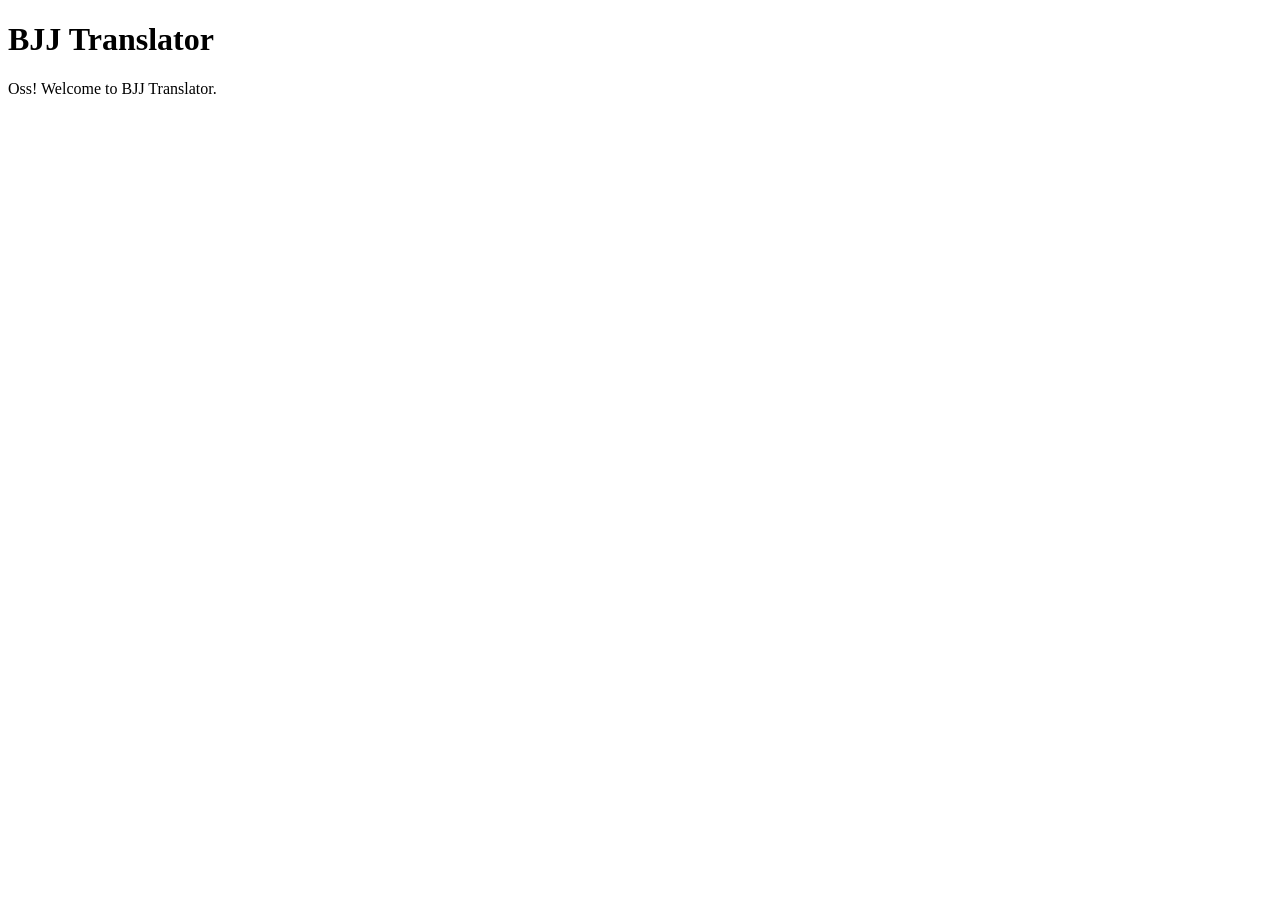
==== index.html @ 37e8357a "Initial commit: add homepage" ====
<!DOCTYPE html>
<html lang="en">
<head>
    <meta charset="UTF-8">
    <meta name="viewport" content="width=device-width, initial-scale=1.0">
    <title>BJJ Translator</title>
</head>
<body>
    <h1>BJJ Translator</h1>
    <p>Oss! Welcome to BJJ Translator.</p>
</body>
</html>
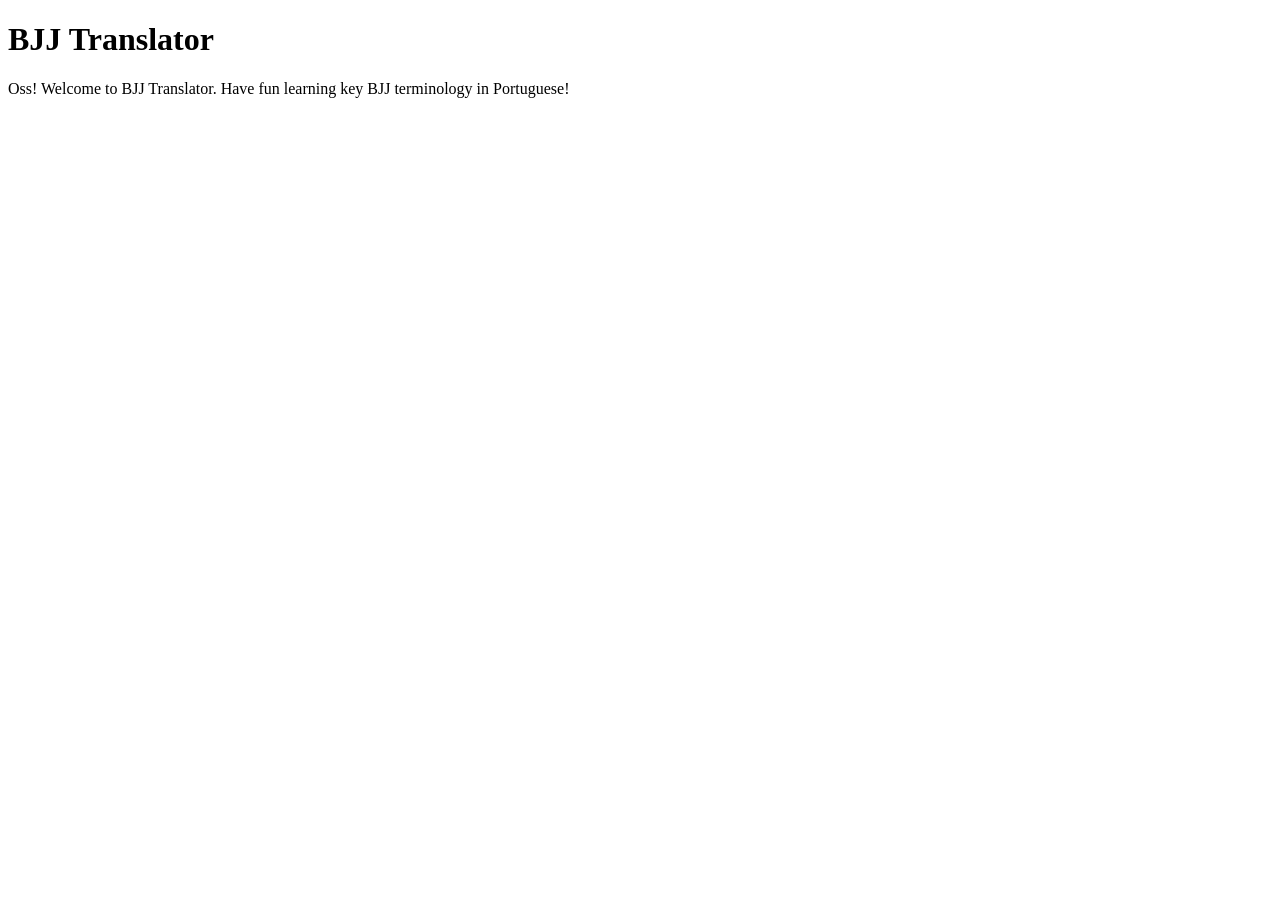
==== commit 10afbca3: "Update homepage text from second device" ====
--- a/index.html
+++ b/index.html
@@ -7,6 +7,6 @@
 </head>
 <body>
     <h1>BJJ Translator</h1>
-    <p>Oss! Welcome to BJJ Translator.</p>
+    <p>Oss! Welcome to BJJ Translator. Have fun learning key BJJ terminology in Portuguese!</p>
 </body>
 </html>
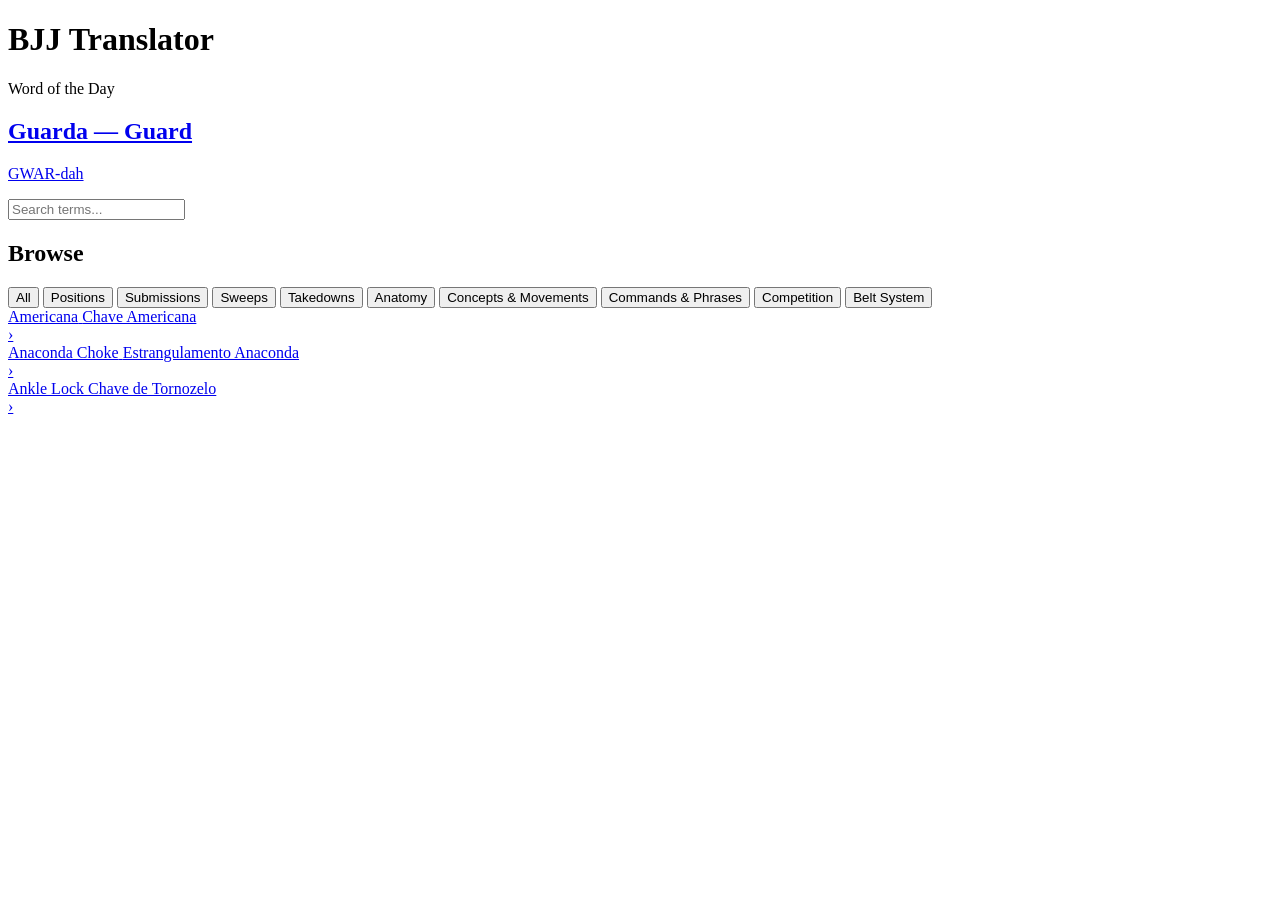
==== commit 150ec963: "Build homepage HTML structure" ====
--- a/index.html
+++ b/index.html
@@ -6,7 +6,58 @@
     <title>BJJ Translator</title>
 </head>
 <body>
-    <h1>BJJ Translator</h1>
-    <p>Oss! Welcome to BJJ Translator. Have fun learning key BJJ terminology in Portuguese!</p>
+    <header>
+        <h1>BJJ Translator</h1>
+    </header>
+    <main>
+        <section class="word-of-the-day">
+            <p class="section-label">Word of the Day</p>
+            <a href="#" class="wotd-card">
+                <h2>Guarda — Guard</h2>
+                <p class="pronunciation">GWAR-dah</p>
+            </a>
+        </section>
+        <section class="search">
+            <input type="search" placeholder="Search terms...">
+        </section>
+        <section class="browse">
+            <h2>Browse</h2>
+            <div class="filter-chips">
+                <button class="chip active">All</button>
+                <button class="chip">Positions</button>
+                <button class="chip">Submissions</button>
+                <button class="chip">Sweeps</button>
+                <button class="chip">Takedowns</button>
+                <button class="chip">Anatomy</button>
+                <button class="chip">Concepts &amp; Movements</button>
+                <button class="chip">Commands &amp; Phrases</button>
+                <button class="chip">Competition</button>
+                <button class="chip">Belt System</button>
+            </div>
+            <div class="term-list">
+                <a href="#" class="term-card">
+                    <div class="term-info">
+                        <span class="term-english">Americana</span>
+                        <span class="term-portuguese">Chave Americana</span>
+                    </div>
+                    <span class="chevron">›</span>
+                </a>
+                <a href="#" class="term-card">
+                    <div class="term-info">
+                        <span class="term-english">Anaconda Choke</span>
+                        <span class="term-portuguese">Estrangulamento Anaconda</span>
+                    </div>
+                    <span class="chevron">›</span>
+                </a>
+                <a href="#" class="term-card">
+                    <div class="term-info">
+                        <span class="term-english">Ankle Lock</span>
+                        <span class="term-portuguese">Chave de Tornozelo</span>
+                    </div>
+                    <span class="chevron">›</span>
+                </a>
+            </div>
+        </section>
+    </main>
 </body>
 </html>
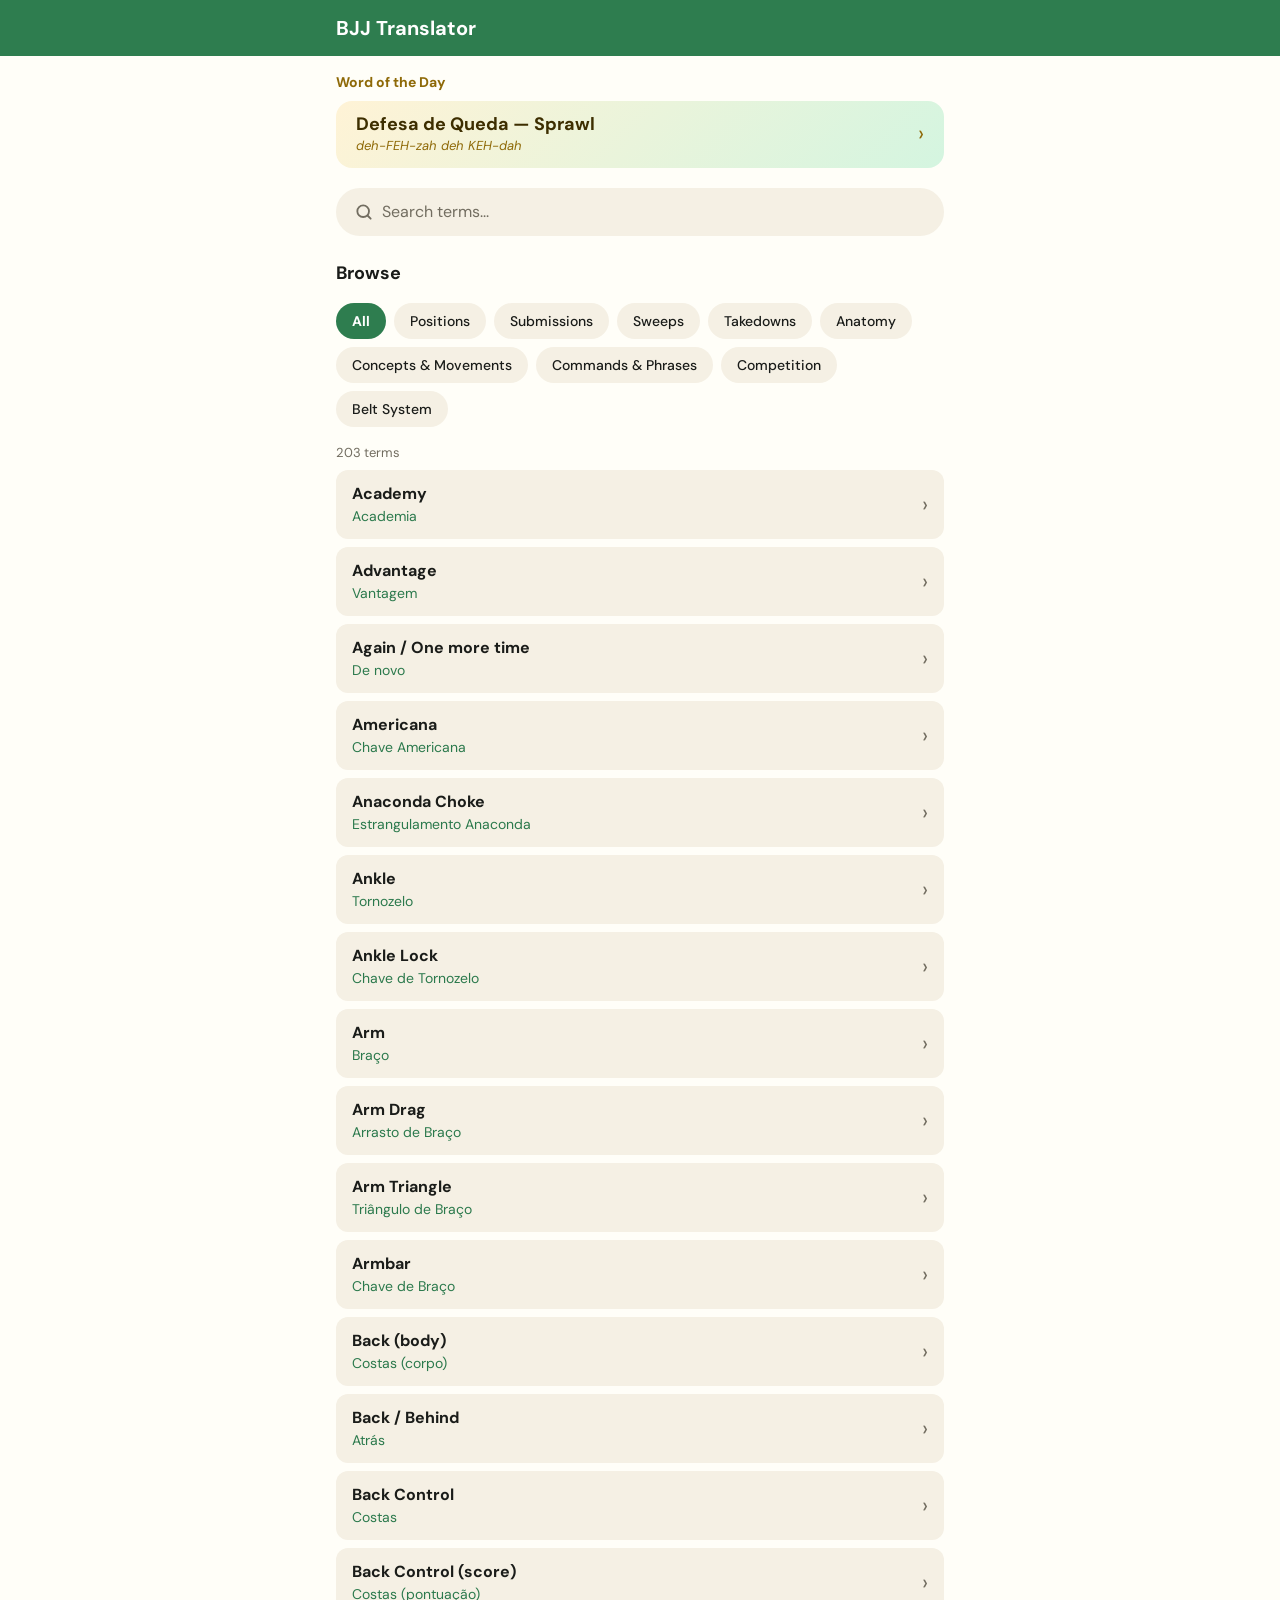
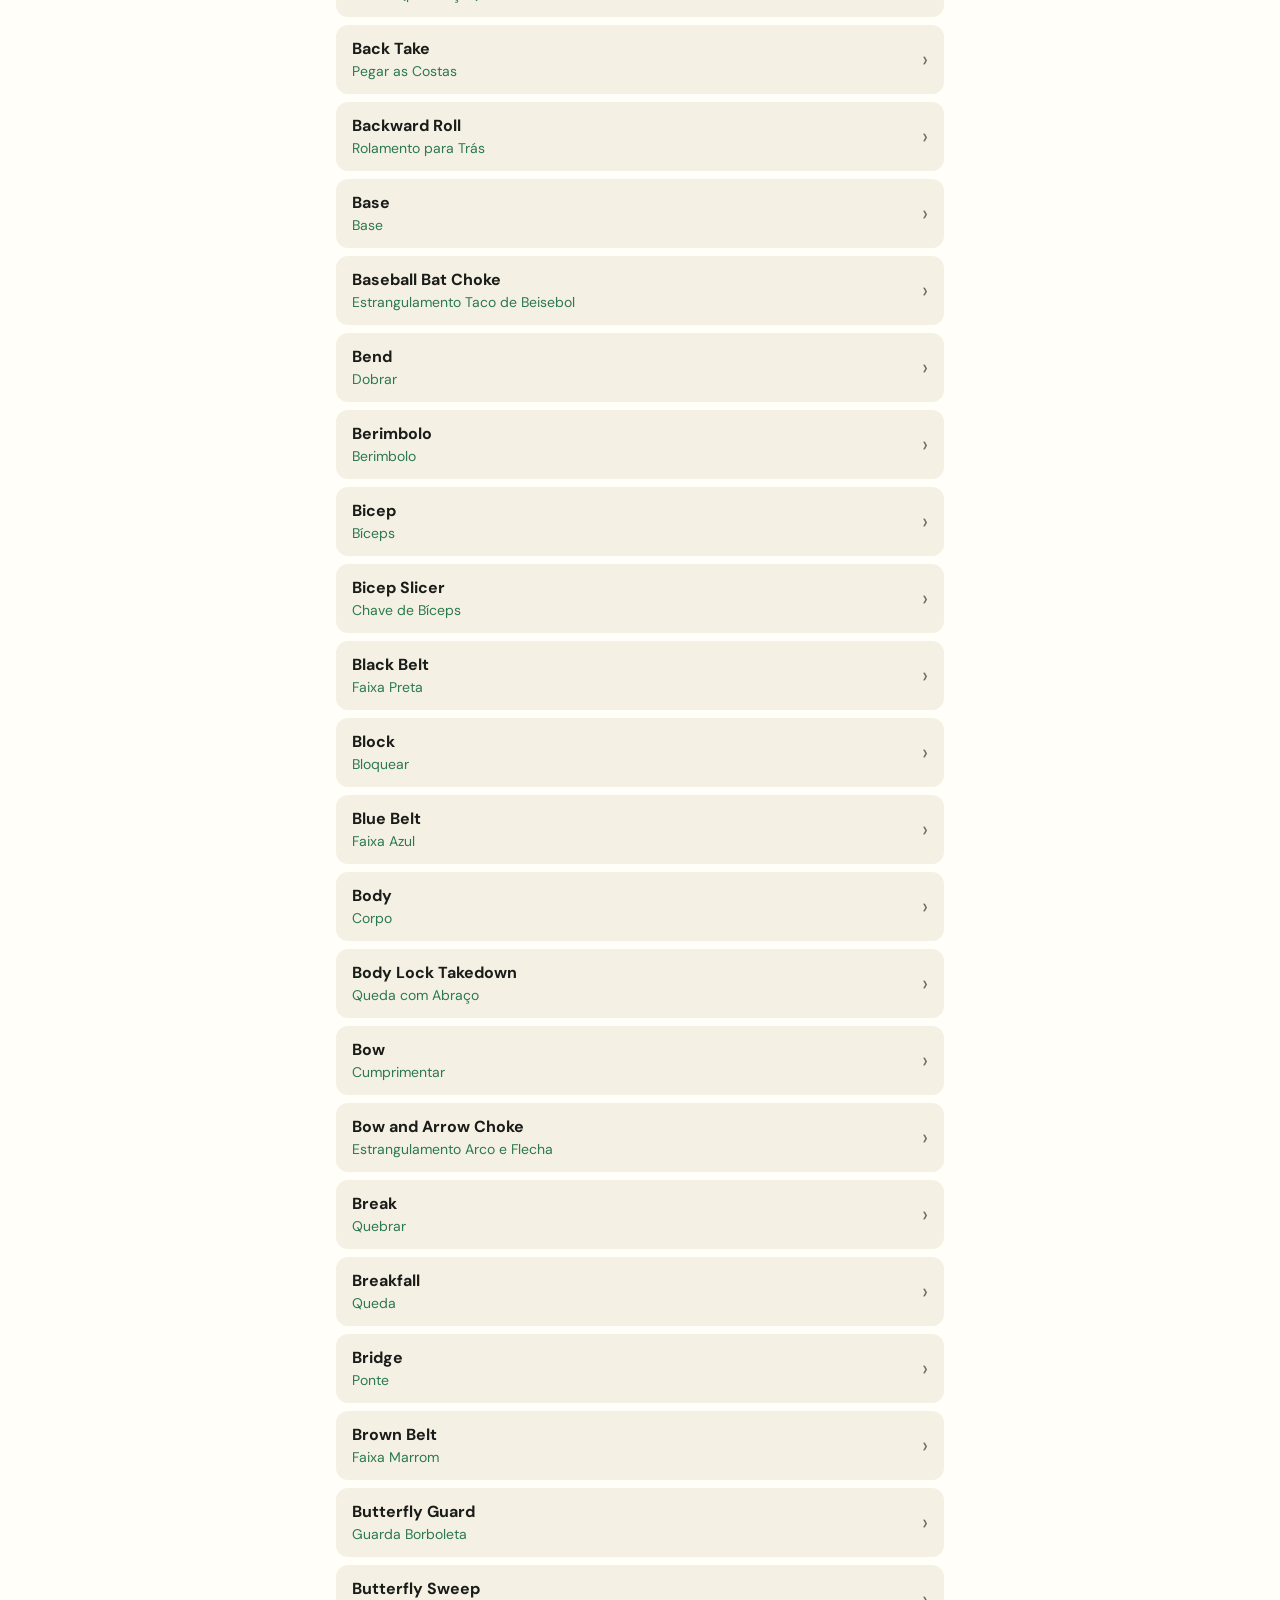
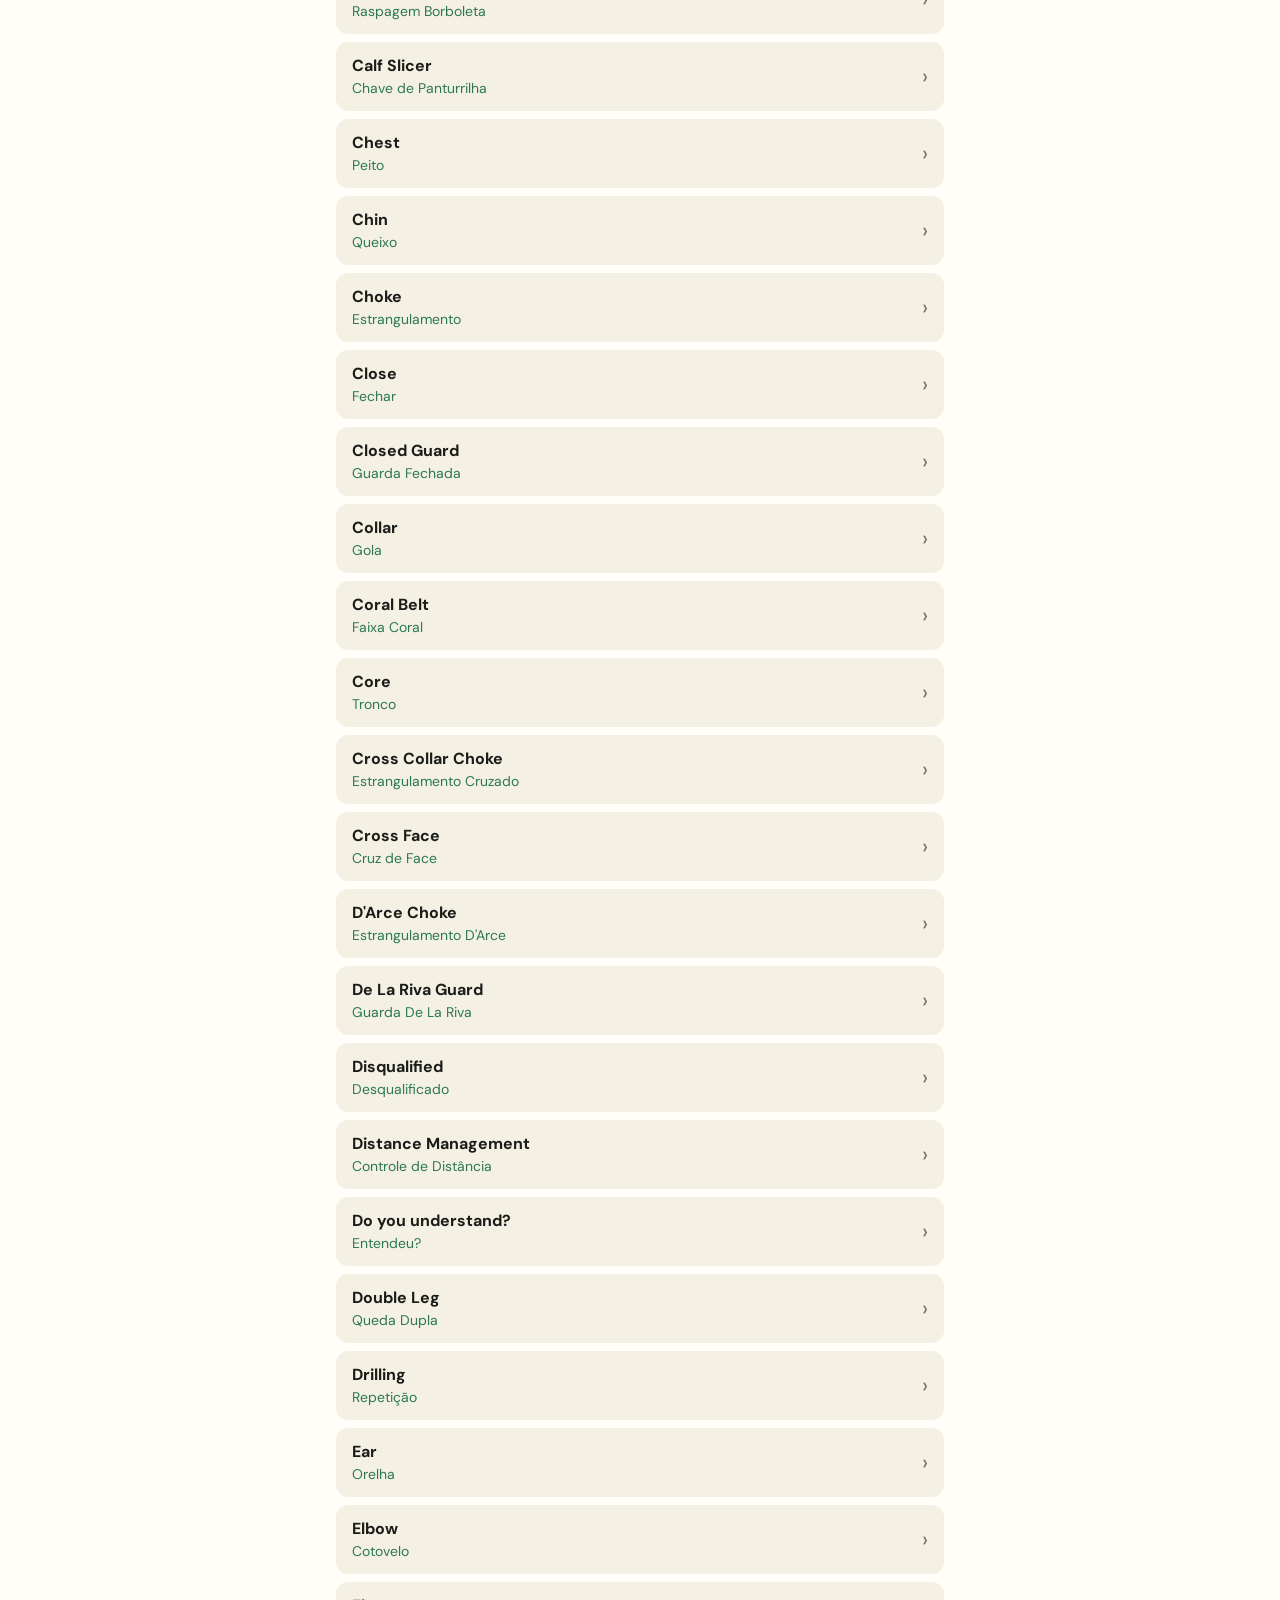
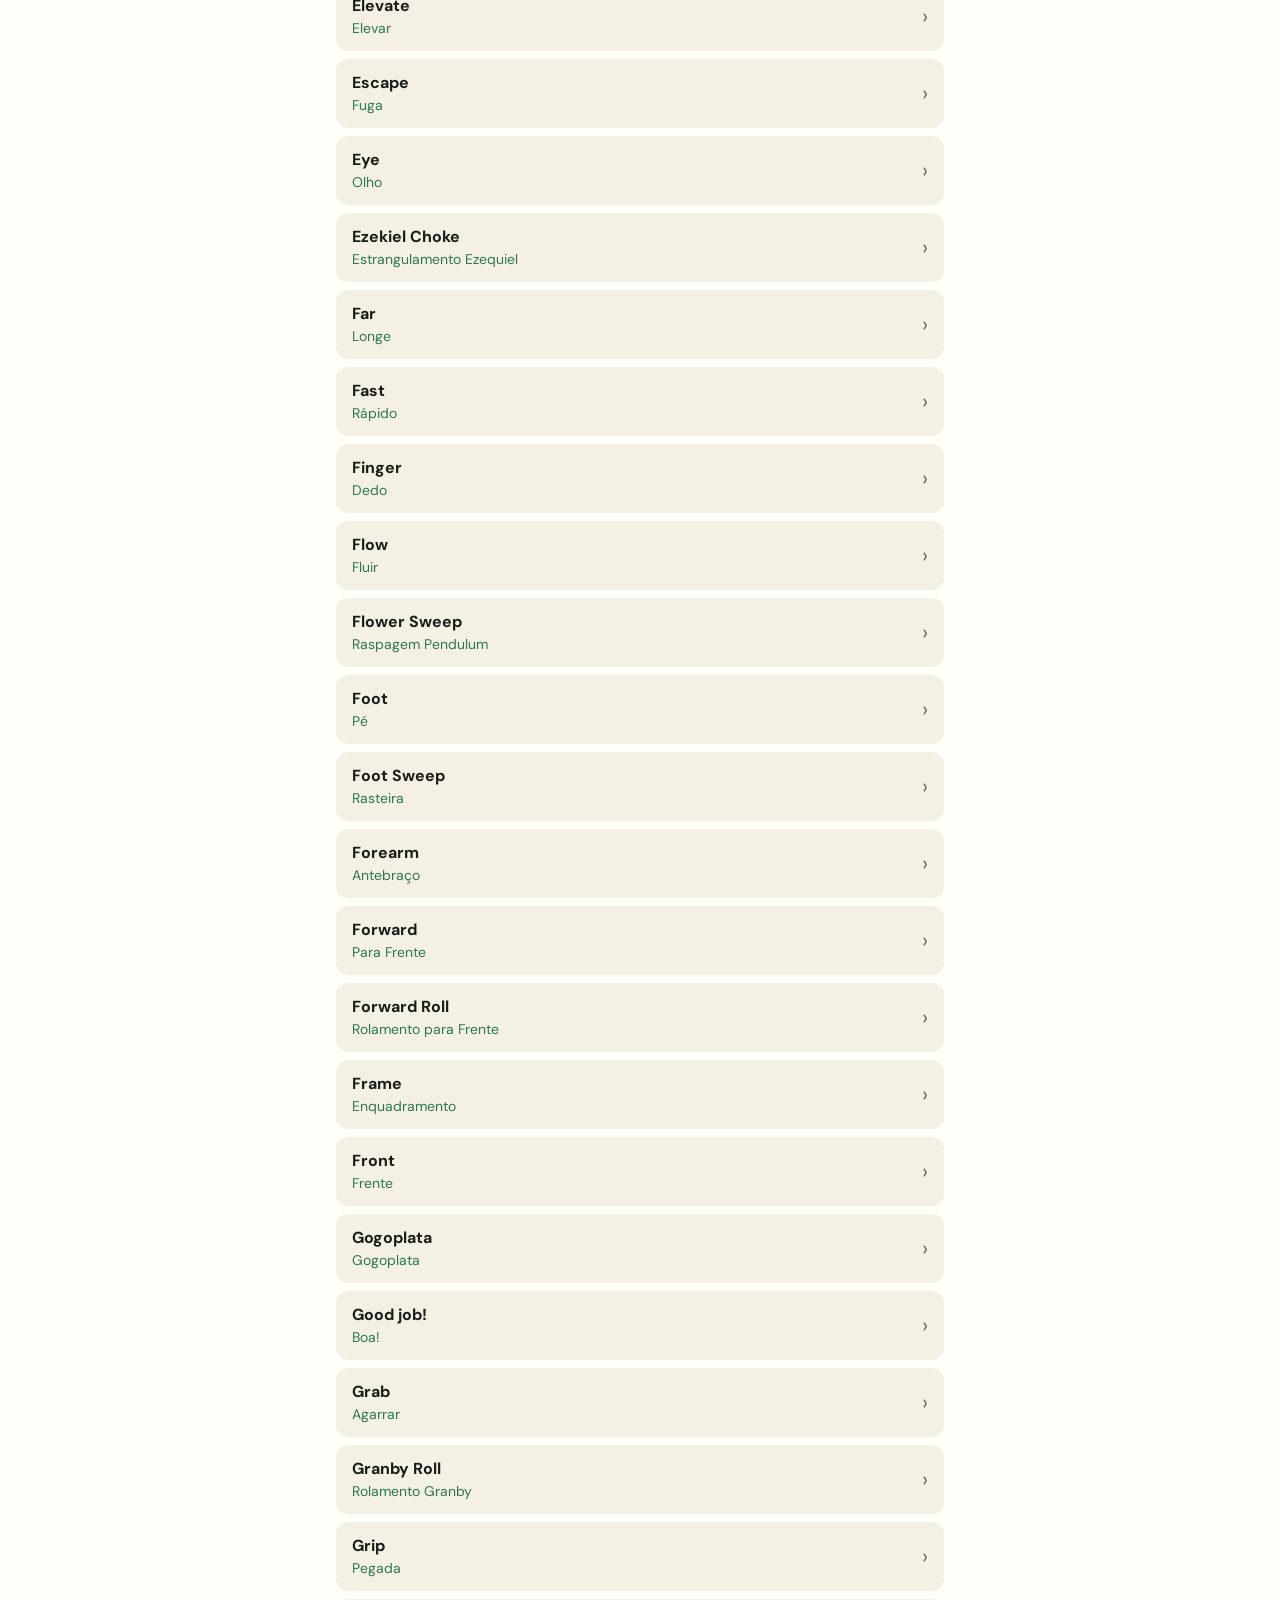
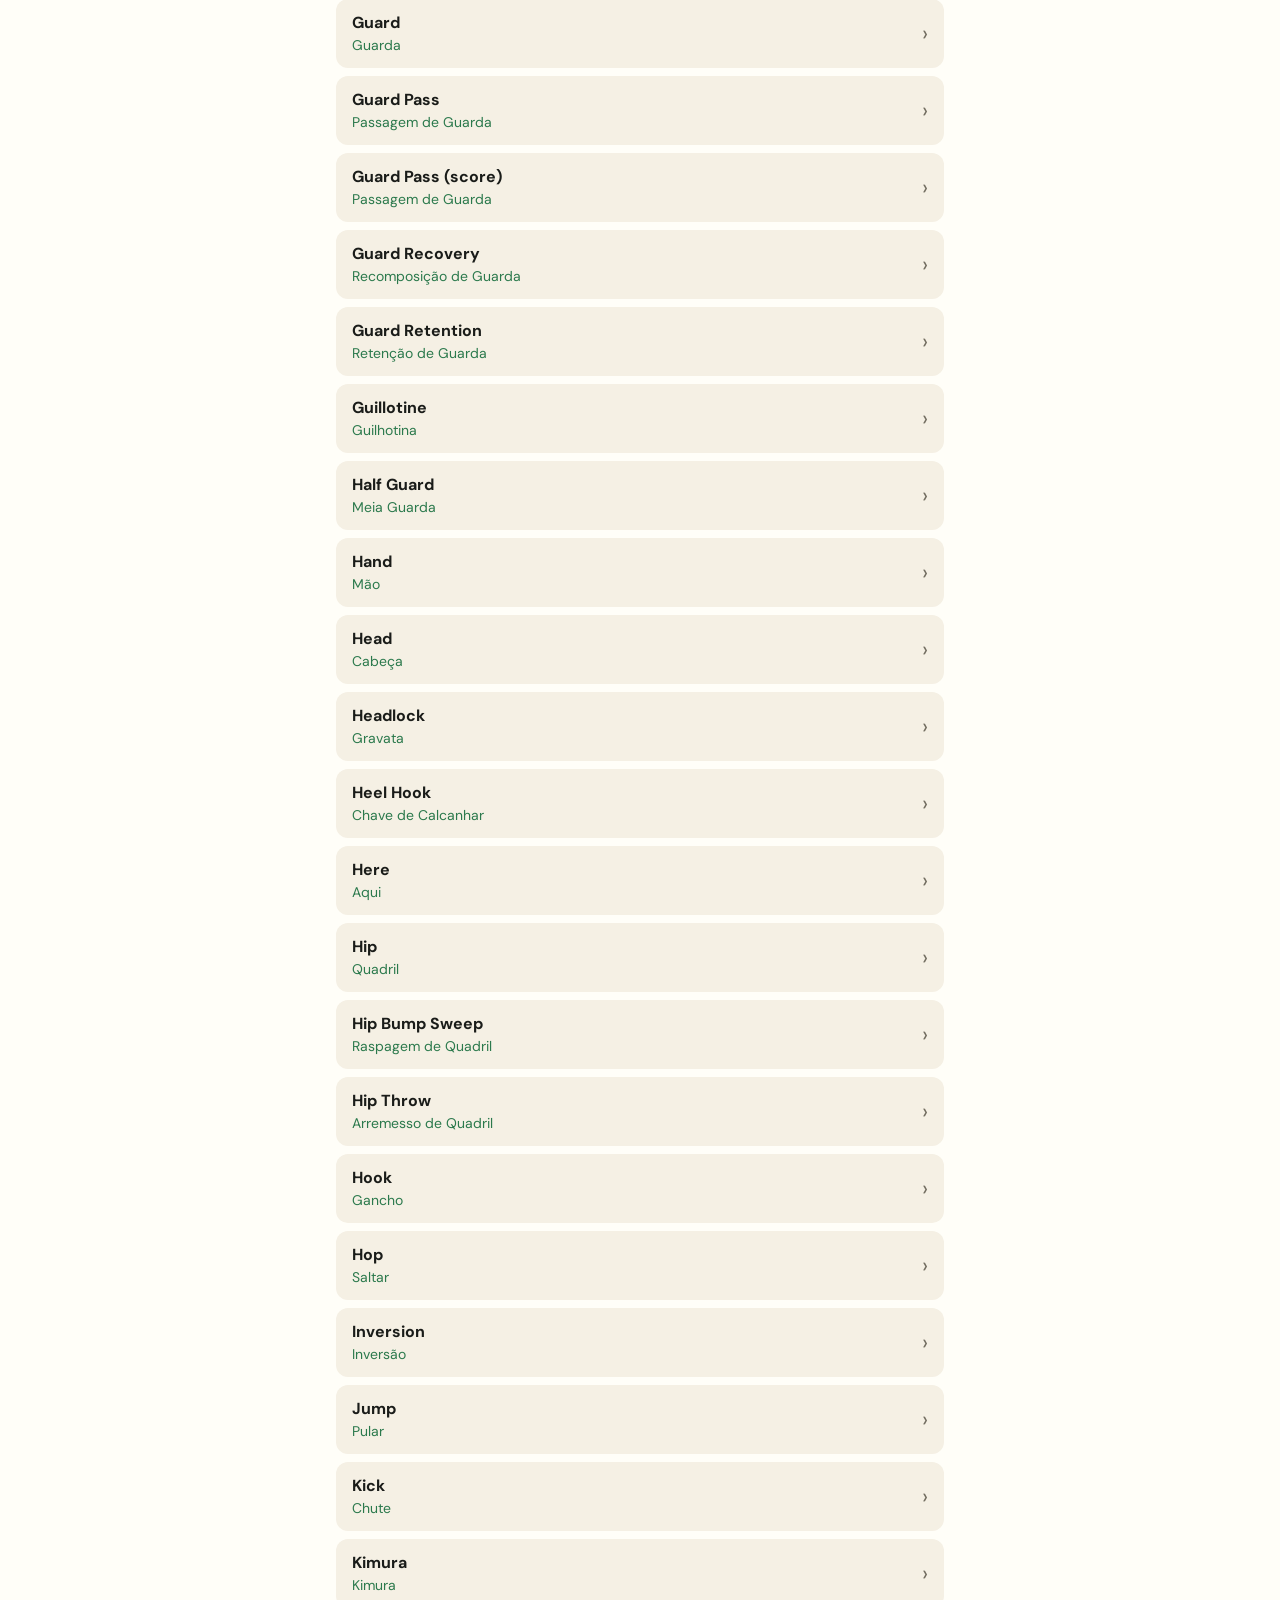
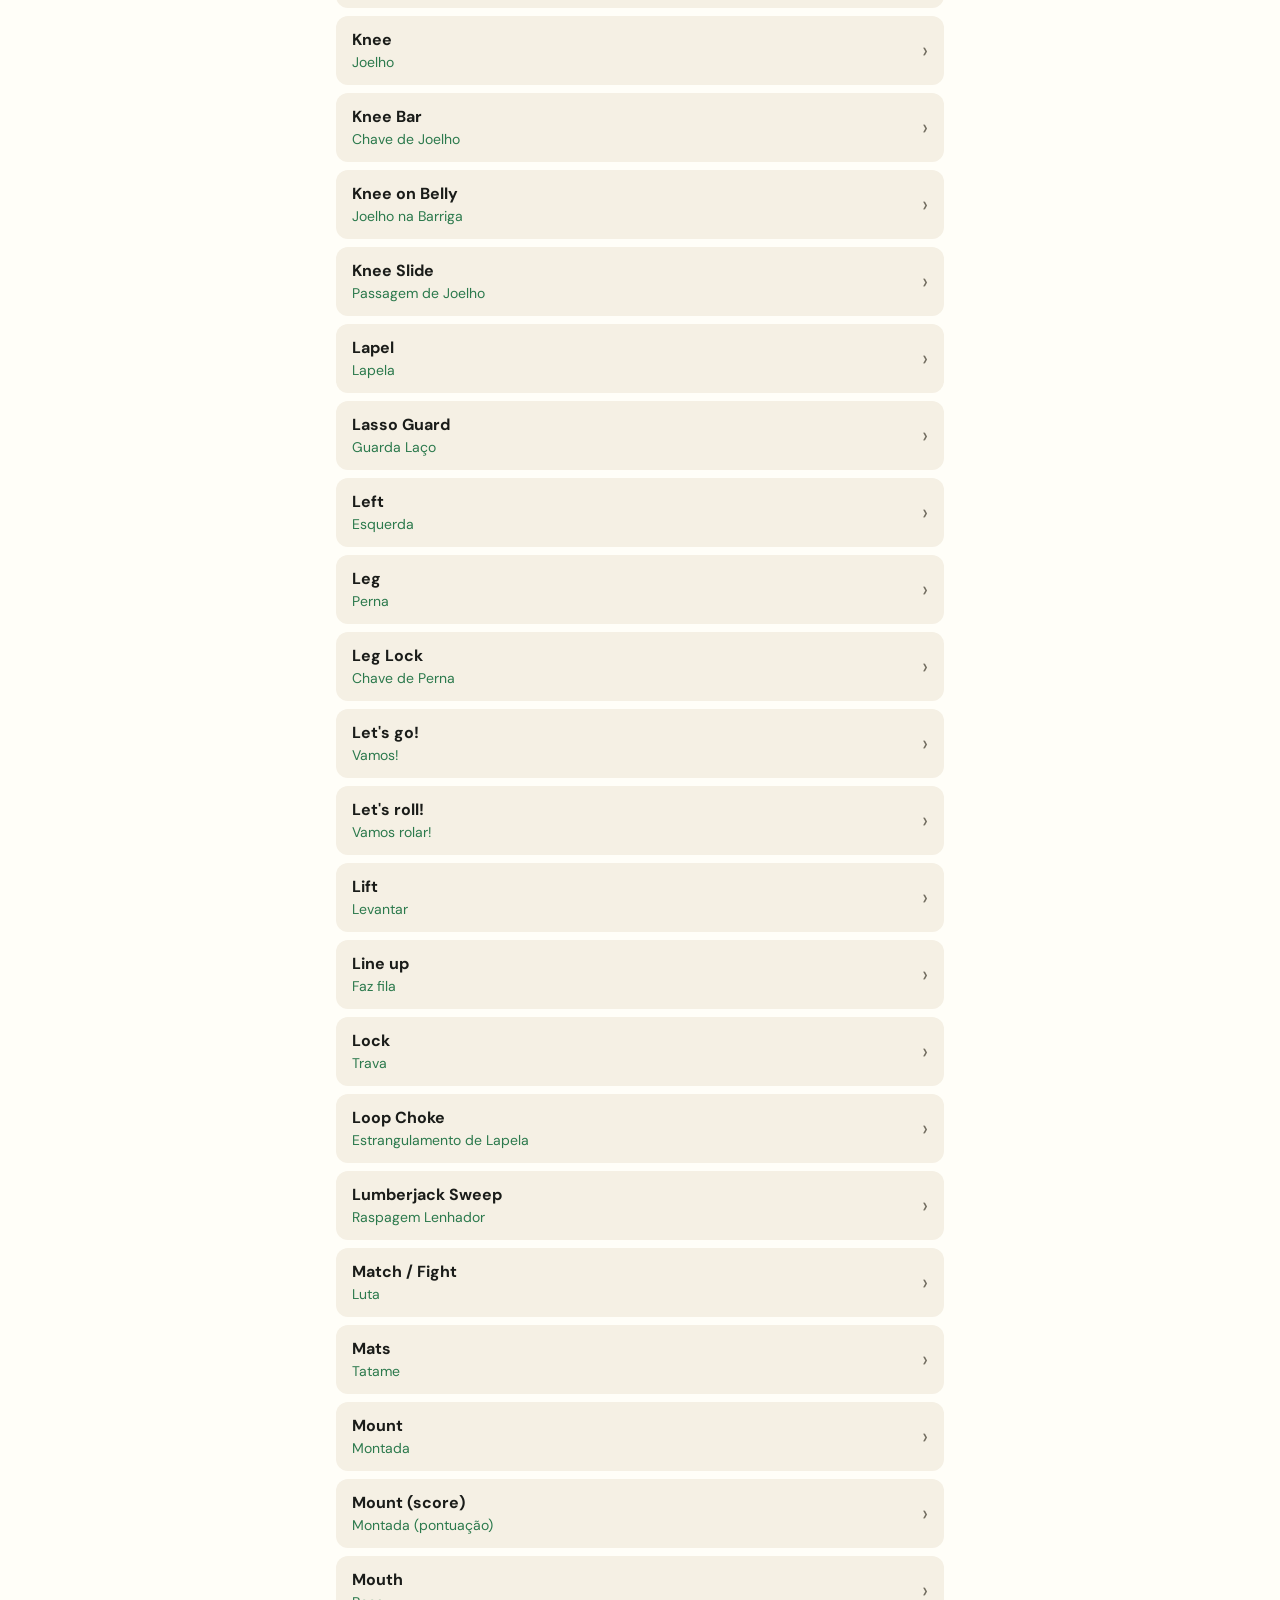
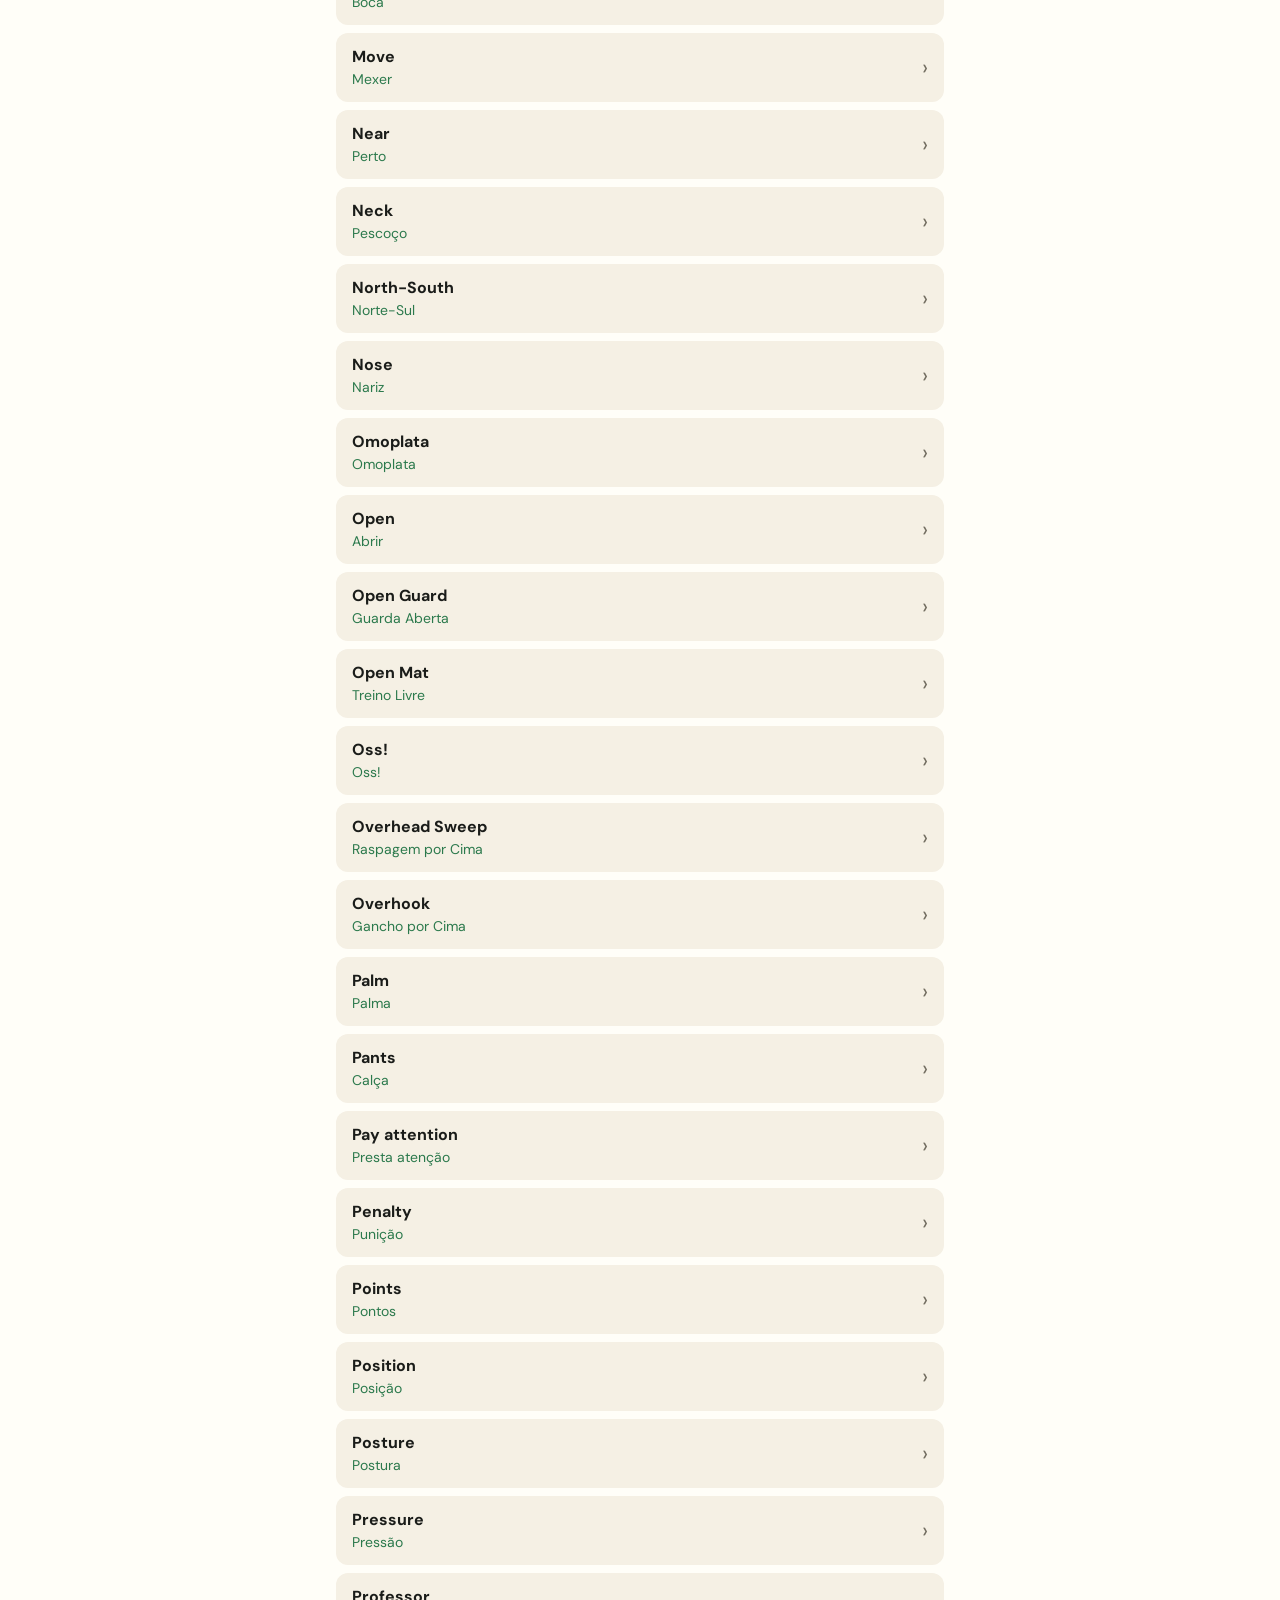
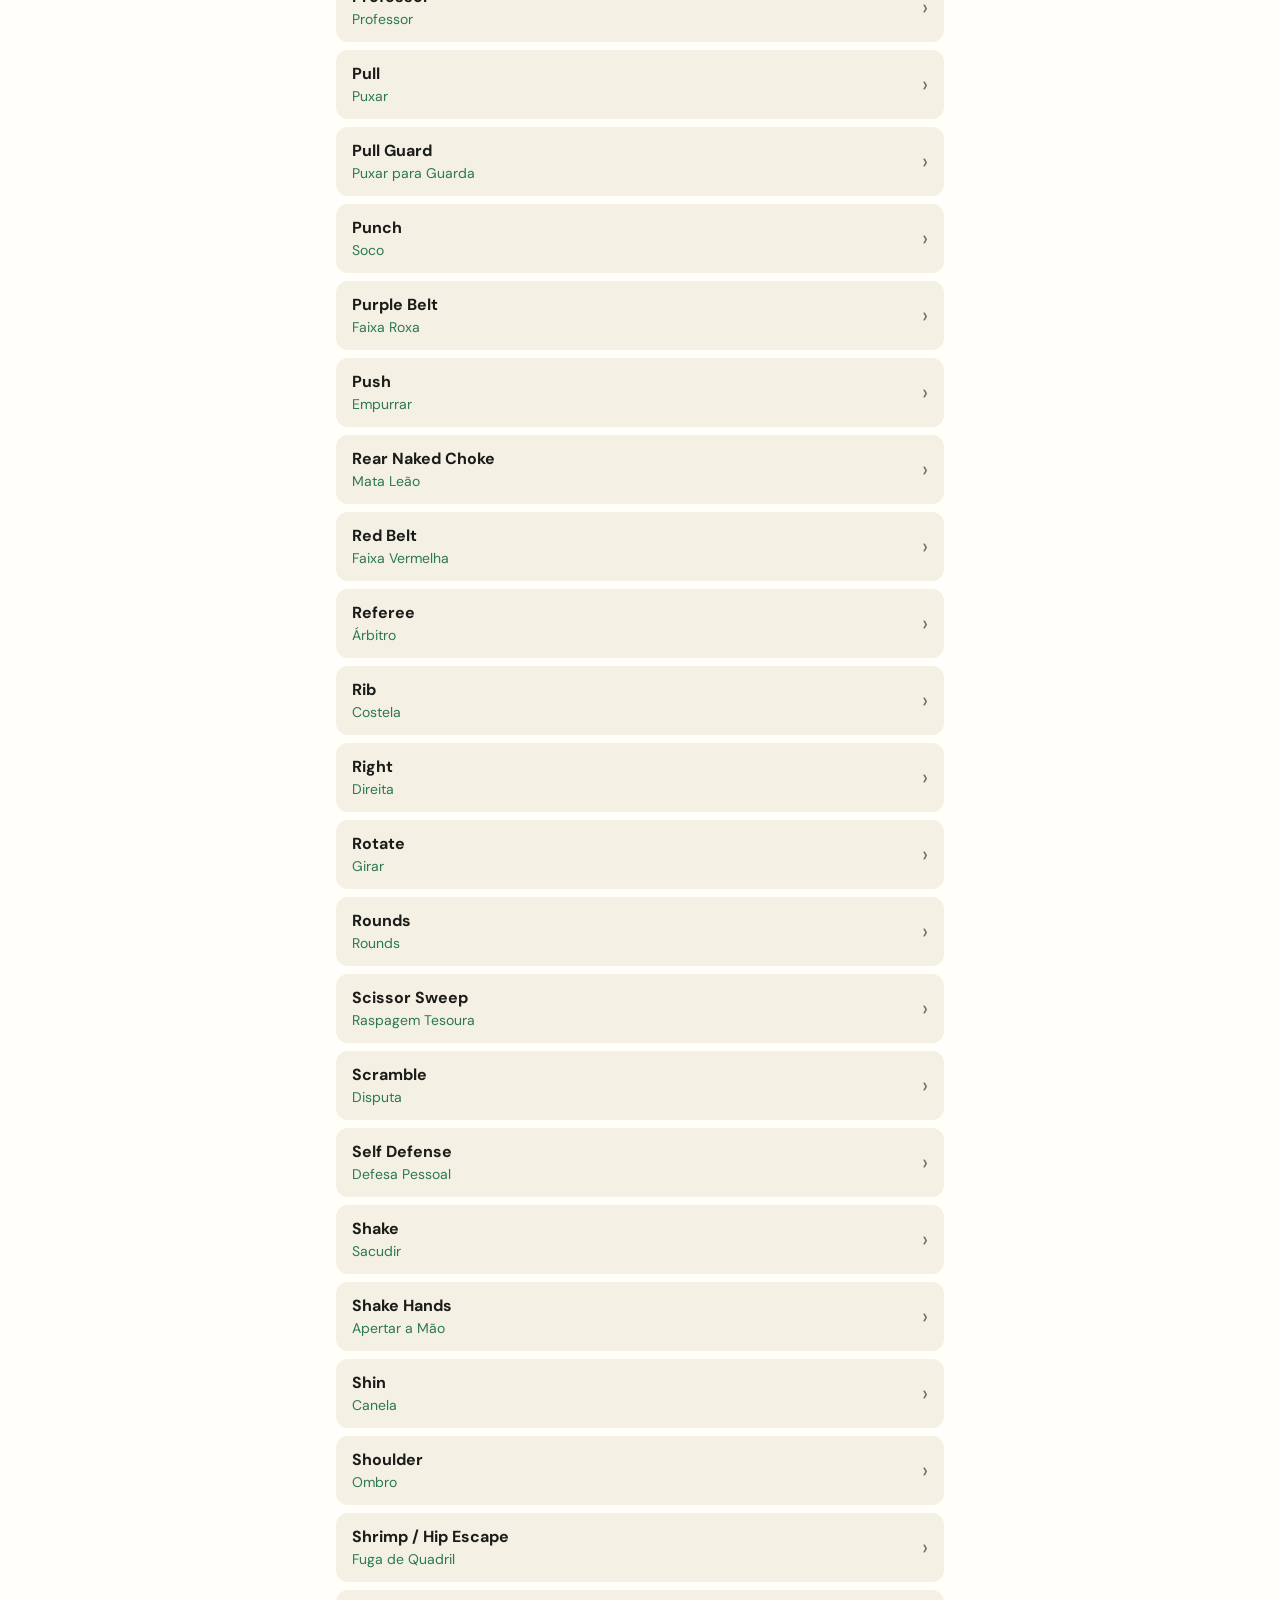
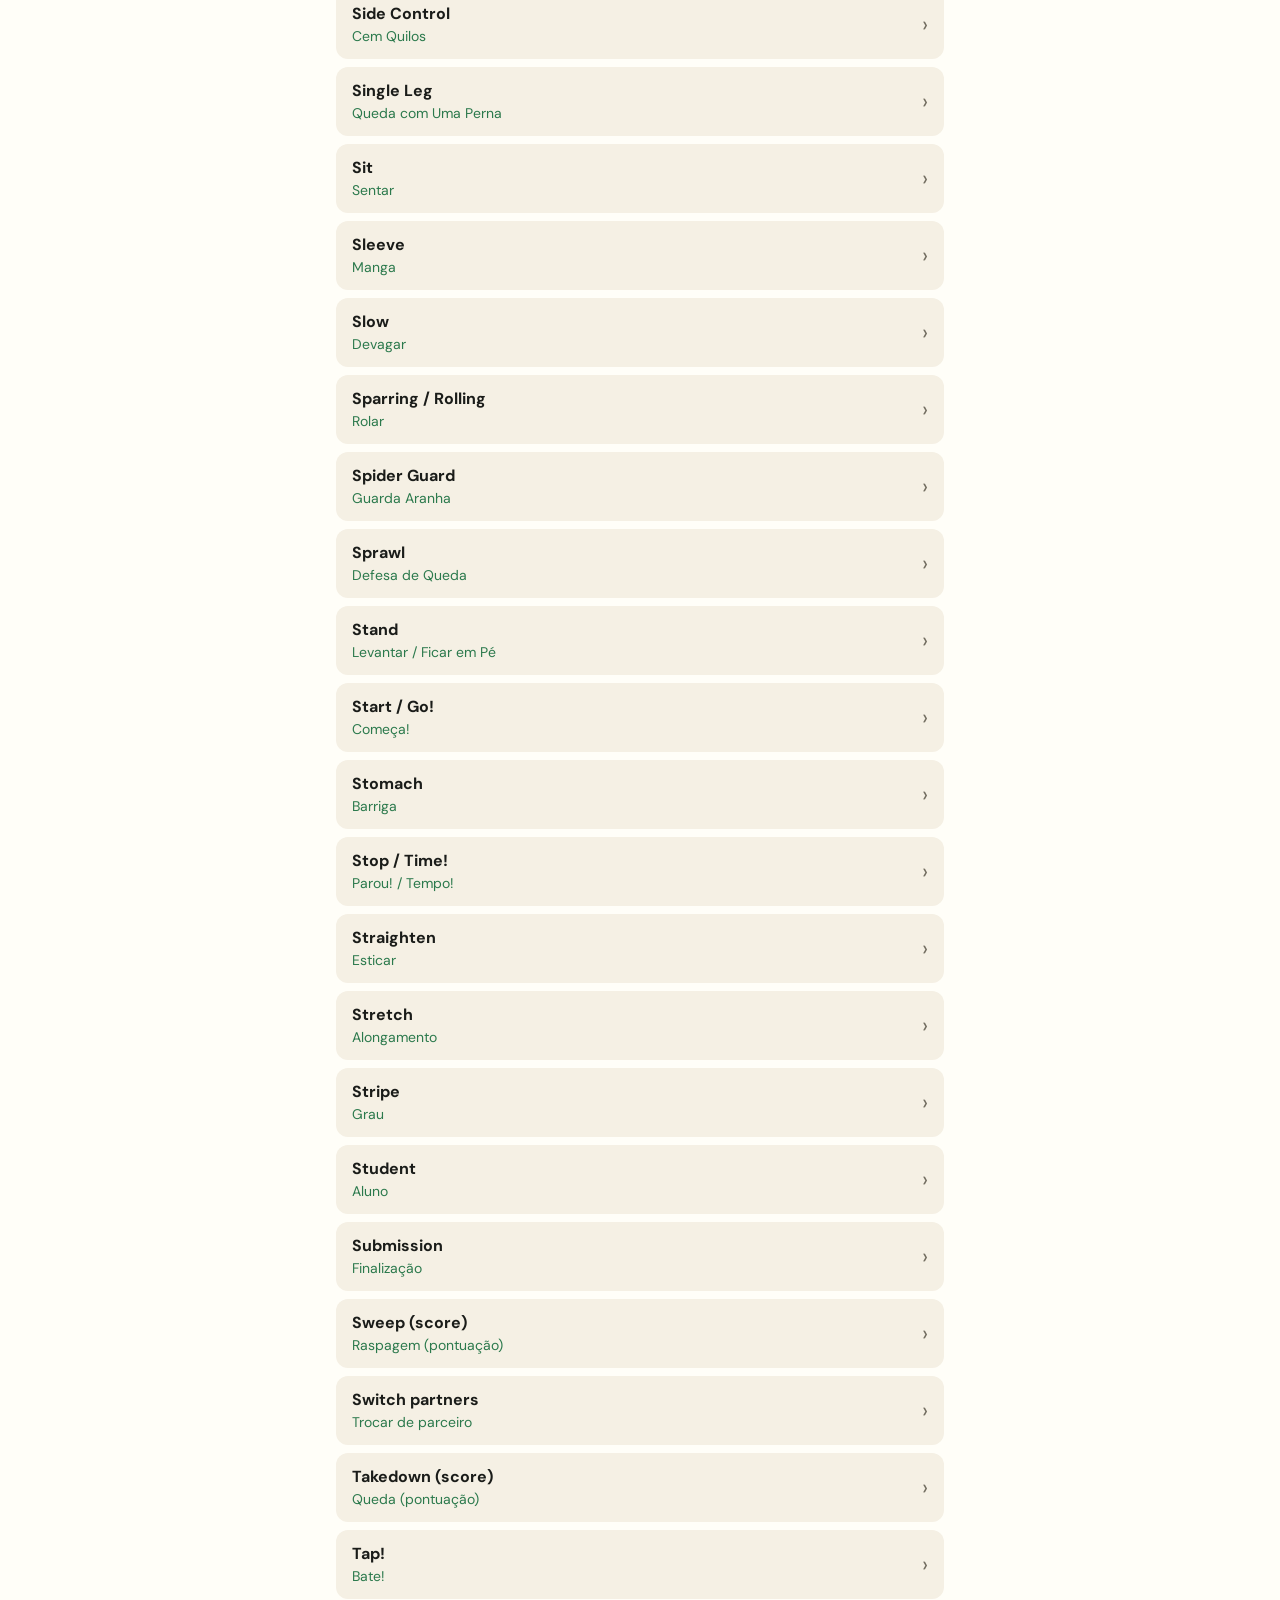
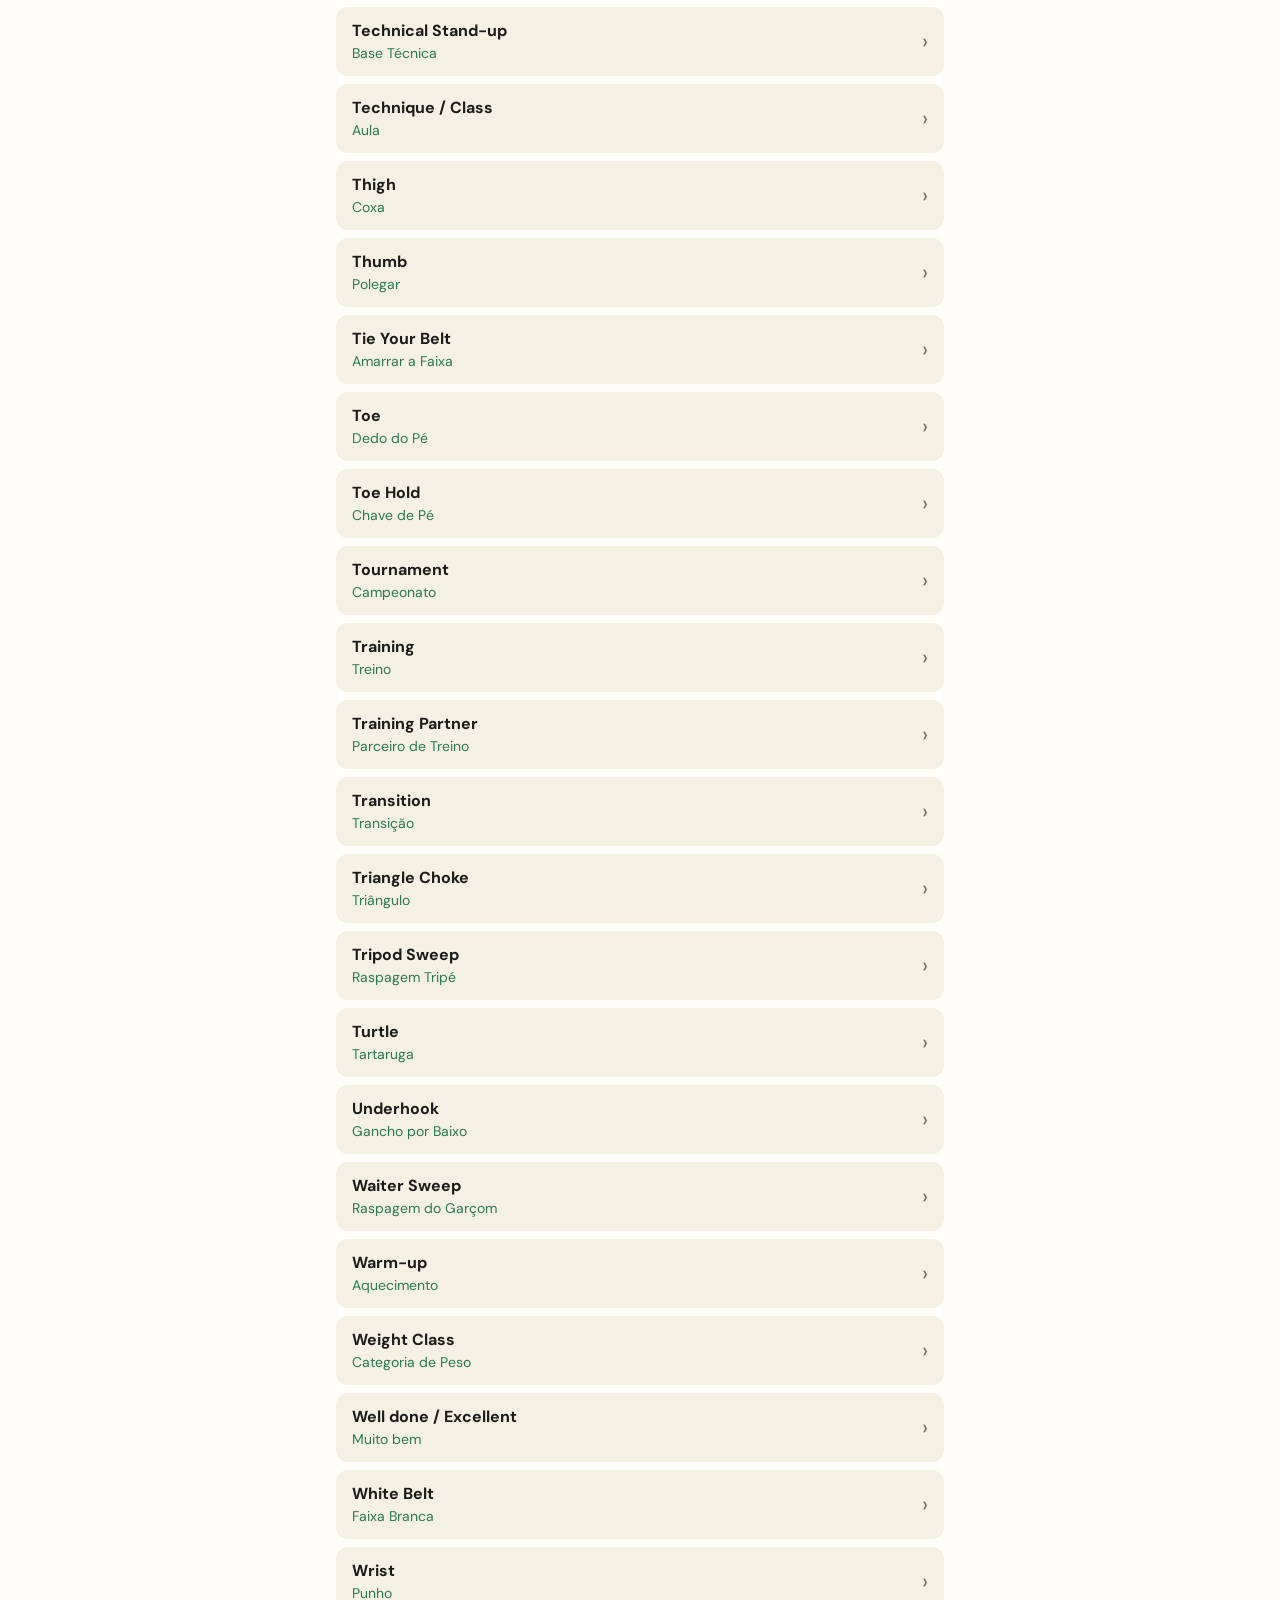
==== commit 0e953029: "Build working MVP: styles, term data, search, filters, term detail - data/terms.js: all 203 terms fr" ====
--- a/index.html
+++ b/index.html
@@ -3,61 +3,51 @@
 <head>
     <meta charset="UTF-8">
     <meta name="viewport" content="width=device-width, initial-scale=1.0">
+    <meta name="description" content="Learn the Brazilian Portuguese terminology of jiu jitsu.">
+    <meta name="theme-color" content="#2E7D4F">
     <title>BJJ Translator</title>
+    <link rel="icon" href="favicon.svg" type="image/svg+xml">
+    <link rel="preconnect" href="https://fonts.googleapis.com">
+    <link rel="preconnect" href="https://fonts.gstatic.com" crossorigin>
+    <link href="https://fonts.googleapis.com/css2?family=DM+Sans:ital,wght@0,400;0,500;0,700;1,400&display=swap" rel="stylesheet">
+    <link rel="stylesheet" href="css/styles.css">
 </head>
 <body>
-    <header>
+    <header class="app-bar">
         <h1>BJJ Translator</h1>
     </header>
+
     <main>
-        <section class="word-of-the-day">
-            <p class="section-label">Word of the Day</p>
-            <a href="#" class="wotd-card">
-                <h2>Guarda — Guard</h2>
-                <p class="pronunciation">GWAR-dah</p>
+        <section class="word-of-the-day" aria-labelledby="wotd-label">
+            <p class="section-label" id="wotd-label">Word of the Day</p>
+            <a href="term.html" class="wotd-card" id="wotd-card">
+                <div class="wotd-text">
+                    <h2 id="wotd-title">Loading…</h2>
+                    <p class="pronunciation" id="wotd-pronunciation"></p>
+                </div>
+                <span class="chevron" aria-hidden="true">›</span>
             </a>
         </section>
-        <section class="search">
-            <input type="search" placeholder="Search terms...">
+
+        <section class="search" role="search">
+            <label for="search-input" class="visually-hidden">Search terms in English or Portuguese</label>
+            <input type="search" id="search-input" placeholder="Search terms..." autocomplete="off" spellcheck="false">
         </section>
-        <section class="browse">
-            <h2>Browse</h2>
-            <div class="filter-chips">
-                <button class="chip active">All</button>
-                <button class="chip">Positions</button>
-                <button class="chip">Submissions</button>
-                <button class="chip">Sweeps</button>
-                <button class="chip">Takedowns</button>
-                <button class="chip">Anatomy</button>
-                <button class="chip">Concepts &amp; Movements</button>
-                <button class="chip">Commands &amp; Phrases</button>
-                <button class="chip">Competition</button>
-                <button class="chip">Belt System</button>
+
+        <section class="browse" aria-labelledby="browse-heading">
+            <h2 id="browse-heading">Browse</h2>
+            <div class="filter-chips" id="filter-chips" role="group" aria-label="Filter by category">
+                <!-- Chips are built from CATEGORIES in data/terms.js -->
             </div>
-            <div class="term-list">
-                <a href="#" class="term-card">
-                    <div class="term-info">
-                        <span class="term-english">Americana</span>
-                        <span class="term-portuguese">Chave Americana</span>
-                    </div>
-                    <span class="chevron">›</span>
-                </a>
-                <a href="#" class="term-card">
-                    <div class="term-info">
-                        <span class="term-english">Anaconda Choke</span>
-                        <span class="term-portuguese">Estrangulamento Anaconda</span>
-                    </div>
-                    <span class="chevron">›</span>
-                </a>
-                <a href="#" class="term-card">
-                    <div class="term-info">
-                        <span class="term-english">Ankle Lock</span>
-                        <span class="term-portuguese">Chave de Tornozelo</span>
-                    </div>
-                    <span class="chevron">›</span>
-                </a>
+            <p class="result-count" id="result-count" aria-live="polite"></p>
+            <div class="term-list" id="term-list">
+                <!-- Term cards are built from TERMS in data/terms.js -->
             </div>
         </section>
     </main>
+
+    <script src="data/terms.js"></script>
+    <script src="js/app.js"></script>
+    <script>BJJ.initHome();</script>
 </body>
-</html>+</html>
--- a/css/styles.css
+++ b/css/styles.css
@@ -0,0 +1,468 @@
+/* =========================================================
+   BJJ Translator — styles
+   Warm Gold Accent palette (WCAG AA checked), DM Sans,
+   mobile-first, 4px spacing scale.
+   ========================================================= */
+
+:root {
+    /* Color roles */
+    --primary: #2E7D4F;             /* app bar, selected chip */
+    --primary-text: #2B794C;        /* green text on light backgrounds */
+    --on-primary: #FFFFFF;
+    --primary-container: #D4F5E0;   /* pronunciation chip */
+    --gold-accent: #8E6907;         /* Word of the Day label */
+    --gold-container: #FFF3D6;      /* Word of the Day gradient start */
+    --secondary-container: #FFEDB3; /* usage box */
+    --on-gold: #3D2E00;             /* dark text on gold */
+    --surface: #FFFEF8;             /* page background */
+    --surface-container: #F5F0E4;   /* cards, search, chips */
+    --surface-container-high: #EDE6D5; /* card hover */
+    --on-surface: #1A1C19;          /* main text */
+    --outline: #726D60;             /* secondary text, chevrons */
+    --focus: #2B794C;
+
+    /* Spacing (4px scale) */
+    --space-1: 4px;
+    --space-2: 8px;
+    --space-3: 12px;
+    --space-4: 16px;
+    --space-5: 20px;
+    --space-6: 24px;
+    --space-8: 32px;
+
+    /* Shape */
+    --radius-sm: 10px;
+    --radius-md: 12px;
+    --radius-lg: 16px;
+    --radius-pill: 999px;
+
+    --content-width: 640px;
+    --font: "DM Sans", system-ui, -apple-system, "Segoe UI", sans-serif;
+}
+
+/* ---------- Base ---------- */
+
+*,
+*::before,
+*::after {
+    box-sizing: border-box;
+}
+
+html {
+    -webkit-text-size-adjust: 100%;
+}
+
+body {
+    margin: 0;
+    background: var(--surface);
+    color: var(--on-surface);
+    font-family: var(--font);
+    font-size: 16px;
+    line-height: 1.5;
+}
+
+h1, h2, h3, p {
+    margin: 0;
+}
+
+a {
+    color: inherit;
+    text-decoration: none;
+}
+
+:focus-visible {
+    outline: 3px solid var(--focus);
+    outline-offset: 2px;
+}
+
+.visually-hidden {
+    position: absolute;
+    width: 1px;
+    height: 1px;
+    padding: 0;
+    margin: -1px;
+    overflow: hidden;
+    clip: rect(0 0 0 0);
+    white-space: nowrap;
+    border: 0;
+}
+
+main {
+    max-width: var(--content-width);
+    margin: 0 auto;
+    padding: var(--space-4) var(--space-4) var(--space-8);
+}
+
+/* ---------- App bar ---------- */
+
+.app-bar {
+    position: sticky;
+    top: 0;
+    z-index: 10;
+    display: flex;
+    align-items: center;
+    gap: var(--space-3);
+    min-height: 56px;
+    padding: var(--space-2) max(var(--space-4), calc((100% - var(--content-width)) / 2 + var(--space-4)));
+    background: var(--primary);
+    color: var(--on-primary);
+}
+
+.app-bar h1 {
+    font-size: 20px;
+    font-weight: 700;
+    line-height: 1.2;
+}
+
+.back-link {
+    display: inline-flex;
+    align-items: center;
+    justify-content: center;
+    width: 40px;
+    height: 40px;
+    margin-left: calc(var(--space-2) * -1);
+    border-radius: var(--radius-pill);
+    font-size: 22px;
+    line-height: 1;
+}
+
+.back-link:hover {
+    background: rgba(255, 255, 255, 0.14);
+}
+
+.back-link:focus-visible {
+    outline-color: var(--on-primary);
+}
+
+/* ---------- Word of the Day ---------- */
+
+.section-label {
+    margin-bottom: var(--space-2);
+    font-size: 14px;
+    font-weight: 700;
+    color: var(--gold-accent);
+}
+
+.wotd-card {
+    display: flex;
+    align-items: center;
+    justify-content: space-between;
+    gap: var(--space-3);
+    padding: var(--space-3) var(--space-5);
+    border-radius: var(--radius-lg);
+    background: linear-gradient(135deg, var(--gold-container) 0%, var(--primary-container) 100%);
+    color: var(--on-gold);
+    transition: transform 0.15s ease, box-shadow 0.15s ease;
+}
+
+.wotd-card:hover {
+    transform: translateY(-1px);
+    box-shadow: 0 4px 14px rgba(61, 46, 0, 0.12);
+}
+
+.wotd-card h2 {
+    font-size: 18px;
+    font-weight: 700;
+    line-height: 1.3;
+}
+
+.wotd-card .pronunciation {
+    font-size: 13px;
+    font-style: italic;
+    color: var(--gold-accent);
+}
+
+.wotd-card .chevron {
+    color: var(--gold-accent);
+}
+
+/* ---------- Search ---------- */
+
+.search {
+    margin-top: var(--space-5);
+}
+
+.search input {
+    width: 100%;
+    height: 48px;
+    padding: 0 var(--space-4) 0 44px;
+    border: 2px solid transparent;
+    border-radius: var(--radius-pill);
+    background: var(--surface-container)
+        url("data:image/svg+xml,%3Csvg xmlns='http://www.w3.org/2000/svg' width='20' height='20' viewBox='0 0 24 24' fill='none' stroke='%23726D60' stroke-width='2.2' stroke-linecap='round'%3E%3Ccircle cx='11' cy='11' r='7'/%3E%3Cpath d='m20 20-3.5-3.5'/%3E%3C/svg%3E")
+        no-repeat 16px center;
+    color: var(--on-surface);
+    font-family: inherit;
+    font-size: 16px; /* 16px prevents iOS zoom-on-focus */
+}
+
+.search input::placeholder {
+    color: var(--outline);
+    opacity: 1;
+}
+
+.search input:focus {
+    outline: none;
+    border-color: var(--primary);
+    background-color: var(--surface);
+}
+
+/* ---------- Browse ---------- */
+
+.browse {
+    margin-top: var(--space-6);
+}
+
+.browse h2 {
+    font-size: 18px;
+    font-weight: 700;
+}
+
+.filter-chips {
+    display: flex;
+    gap: var(--space-2);
+    margin: var(--space-3) calc(var(--space-4) * -1) 0;
+    padding: var(--space-1) var(--space-4);
+    overflow-x: auto;
+    scroll-snap-type: x proximity;
+    scrollbar-width: none;
+    /* fade at the right edge hints that the row scrolls */
+    -webkit-mask-image: linear-gradient(to right, #000 calc(100% - 32px), transparent);
+    mask-image: linear-gradient(to right, #000 calc(100% - 32px), transparent);
+}
+
+.filter-chips::-webkit-scrollbar {
+    display: none;
+}
+
+.chip {
+    flex: none;
+    scroll-snap-align: start;
+    height: 36px;
+    padding: 0 var(--space-4);
+    border: 0;
+    border-radius: var(--radius-pill);
+    background: var(--surface-container);
+    color: var(--on-surface);
+    font-family: inherit;
+    font-size: 14px;
+    font-weight: 500;
+    white-space: nowrap;
+    cursor: pointer;
+    transition: background-color 0.15s ease, color 0.15s ease;
+}
+
+.chip:hover {
+    background: var(--surface-container-high);
+}
+
+.chip.active {
+    background: var(--primary);
+    color: var(--on-primary);
+    font-weight: 700;
+}
+
+.chip:last-child {
+    margin-right: var(--space-6);
+}
+
+.result-count {
+    margin-top: var(--space-3);
+    font-size: 13px;
+    color: var(--outline);
+}
+
+/* ---------- Term cards (home + related) ---------- */
+
+.term-list {
+    display: flex;
+    flex-direction: column;
+    gap: var(--space-2);
+    margin-top: var(--space-2);
+}
+
+.term-card {
+    display: flex;
+    align-items: center;
+    justify-content: space-between;
+    gap: var(--space-3);
+    min-height: 64px;
+    padding: var(--space-3) var(--space-4);
+    border-radius: var(--radius-md);
+    background: var(--surface-container);
+    transition: background-color 0.15s ease;
+}
+
+.term-card:hover {
+    background: var(--surface-container-high);
+}
+
+.term-info {
+    display: flex;
+    flex-direction: column;
+    min-width: 0;
+}
+
+.term-card .term-english {
+    font-size: 16px;
+    font-weight: 700;
+    color: var(--on-surface);
+}
+
+.term-card .term-portuguese {
+    font-size: 14px;
+    color: var(--primary-text);
+}
+
+.chevron {
+    flex: none;
+    font-size: 22px;
+    line-height: 1;
+    color: var(--outline);
+}
+
+.empty-state {
+    padding: var(--space-8) var(--space-4);
+    border-radius: var(--radius-md);
+    background: var(--surface-container);
+    text-align: center;
+    color: var(--outline);
+}
+
+.empty-state strong {
+    display: block;
+    margin-bottom: var(--space-1);
+    color: var(--on-surface);
+}
+
+/* ---------- Term detail ---------- */
+
+.term-header .term-portuguese {
+    font-size: 32px;
+    font-weight: 700;
+    line-height: 1.15;
+}
+
+.term-header .term-english {
+    margin-top: var(--space-1);
+    font-size: 20px;
+    color: var(--outline);
+}
+
+.pronunciation-chip {
+    display: inline-block;
+    margin-top: var(--space-3);
+    padding: 6px var(--space-4);
+    border-radius: var(--radius-pill);
+    background: var(--primary-container);
+    color: var(--primary-text);
+    font-size: 14px;
+    font-weight: 700;
+}
+
+.term-category {
+    margin-top: var(--space-5);
+    padding: var(--space-3) var(--space-4);
+    border-radius: var(--radius-sm);
+    background: var(--surface-container);
+}
+
+.category-label {
+    font-size: 12px;
+    font-weight: 700;
+    color: var(--outline);
+}
+
+.category-value {
+    font-size: 15px;
+    font-weight: 700;
+    color: var(--primary-text);
+}
+
+.category-value:hover {
+    text-decoration: underline;
+}
+
+.term-description {
+    margin-top: var(--space-5);
+    font-size: 16px;
+    line-height: 1.65;
+}
+
+/* cross-linked keywords inside descriptions */
+.term-link {
+    color: var(--primary-text);
+    font-weight: 500;
+    text-decoration: underline;
+    text-decoration-thickness: 1px;
+    text-underline-offset: 3px;
+}
+
+.term-link:hover {
+    text-decoration-thickness: 2px;
+}
+
+.term-usage {
+    margin-top: var(--space-5);
+    padding: var(--space-3) var(--space-4);
+    border-radius: var(--radius-sm);
+    background: var(--secondary-container);
+    color: var(--on-gold);
+    font-size: 15px;
+}
+
+.related-terms {
+    margin-top: var(--space-6);
+}
+
+.related-terms h3 {
+    font-size: 16px;
+    font-weight: 700;
+}
+
+.not-found {
+    padding-top: var(--space-8);
+    text-align: center;
+}
+
+.not-found h2 {
+    font-size: 24px;
+    margin-bottom: var(--space-2);
+}
+
+.not-found a {
+    display: inline-block;
+    margin-top: var(--space-5);
+    padding: var(--space-3) var(--space-5);
+    border-radius: var(--radius-pill);
+    background: var(--primary);
+    color: var(--on-primary);
+    font-weight: 700;
+}
+
+[hidden] {
+    display: none !important;
+}
+
+/* ---------- Wider screens: chips wrap instead of scrolling ---------- */
+
+@media (min-width: 700px) {
+    .filter-chips {
+        flex-wrap: wrap;
+        margin: var(--space-3) 0 0;
+        padding: var(--space-1) 0;
+        overflow: visible;
+        -webkit-mask-image: none;
+        mask-image: none;
+    }
+
+    .chip:last-child {
+        margin-right: 0;
+    }
+}
+
+@media (prefers-reduced-motion: reduce) {
+    * {
+        transition: none !important;
+    }
+}
